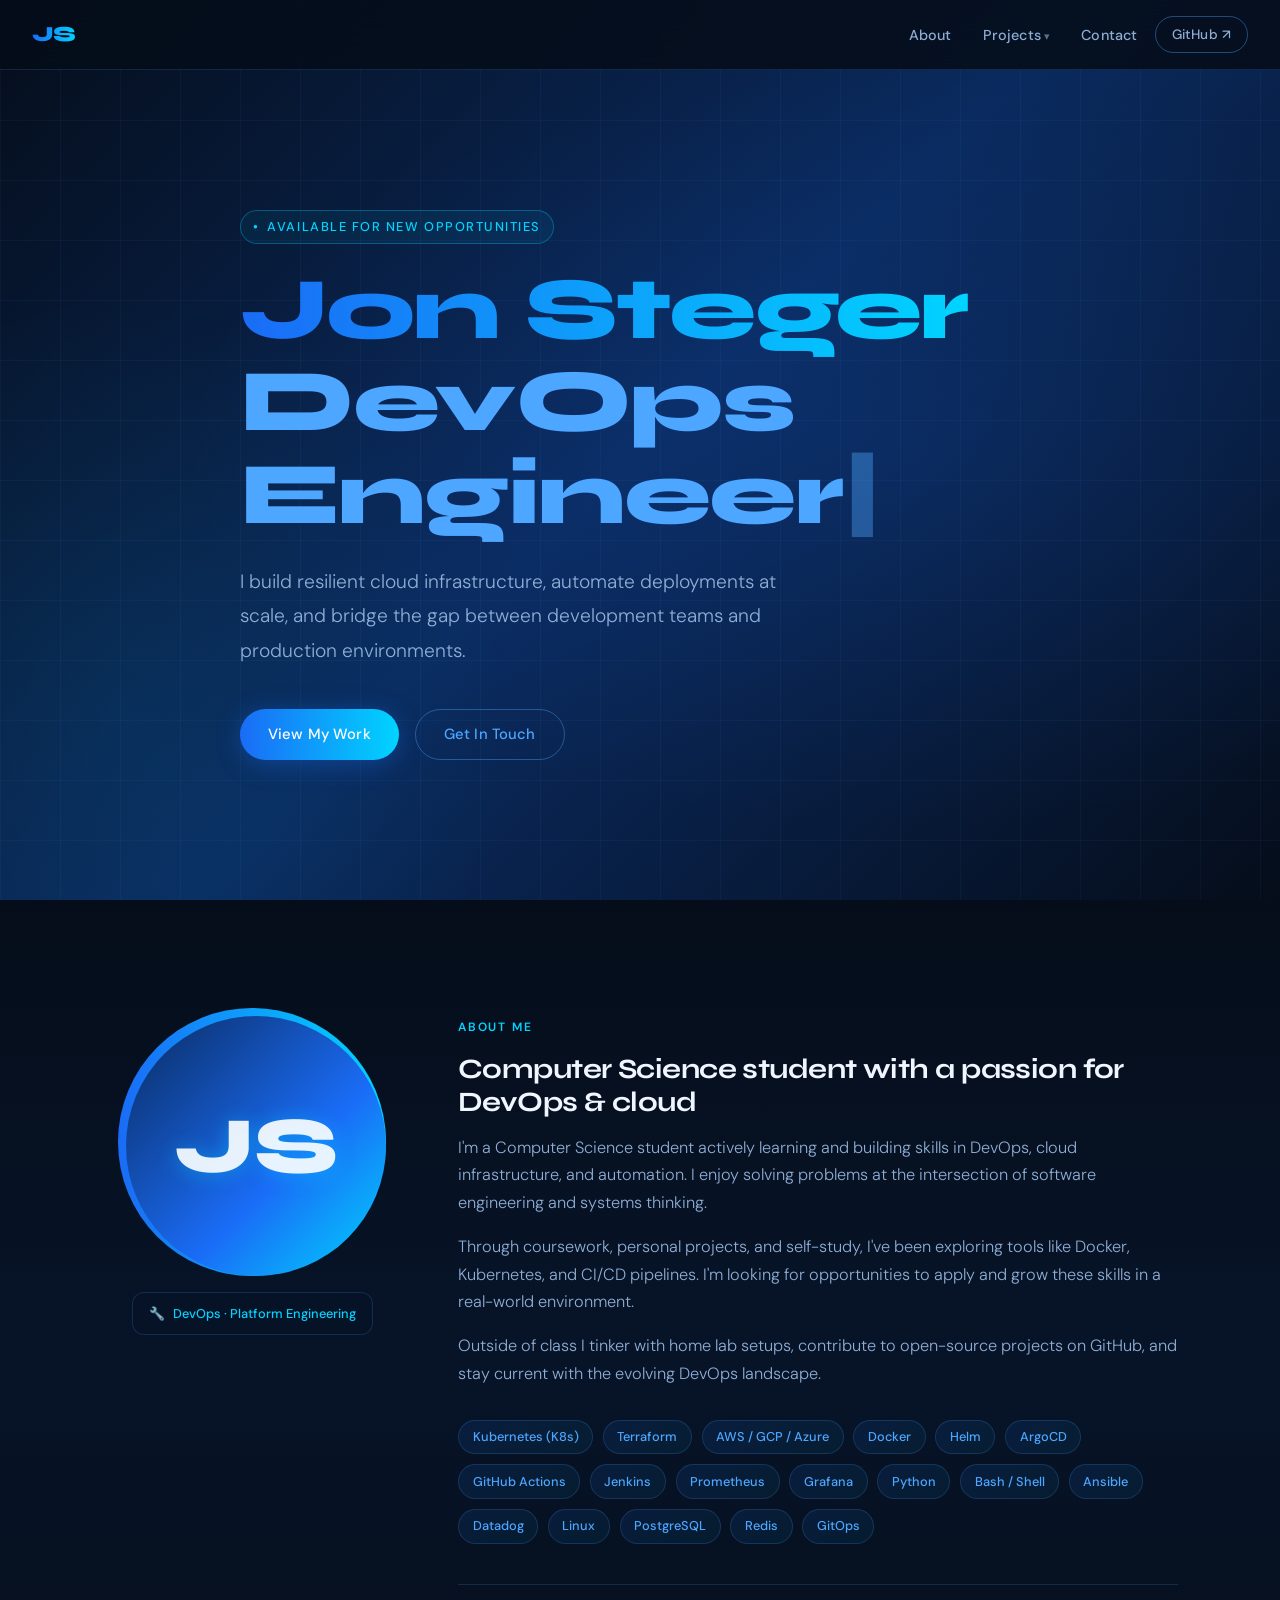
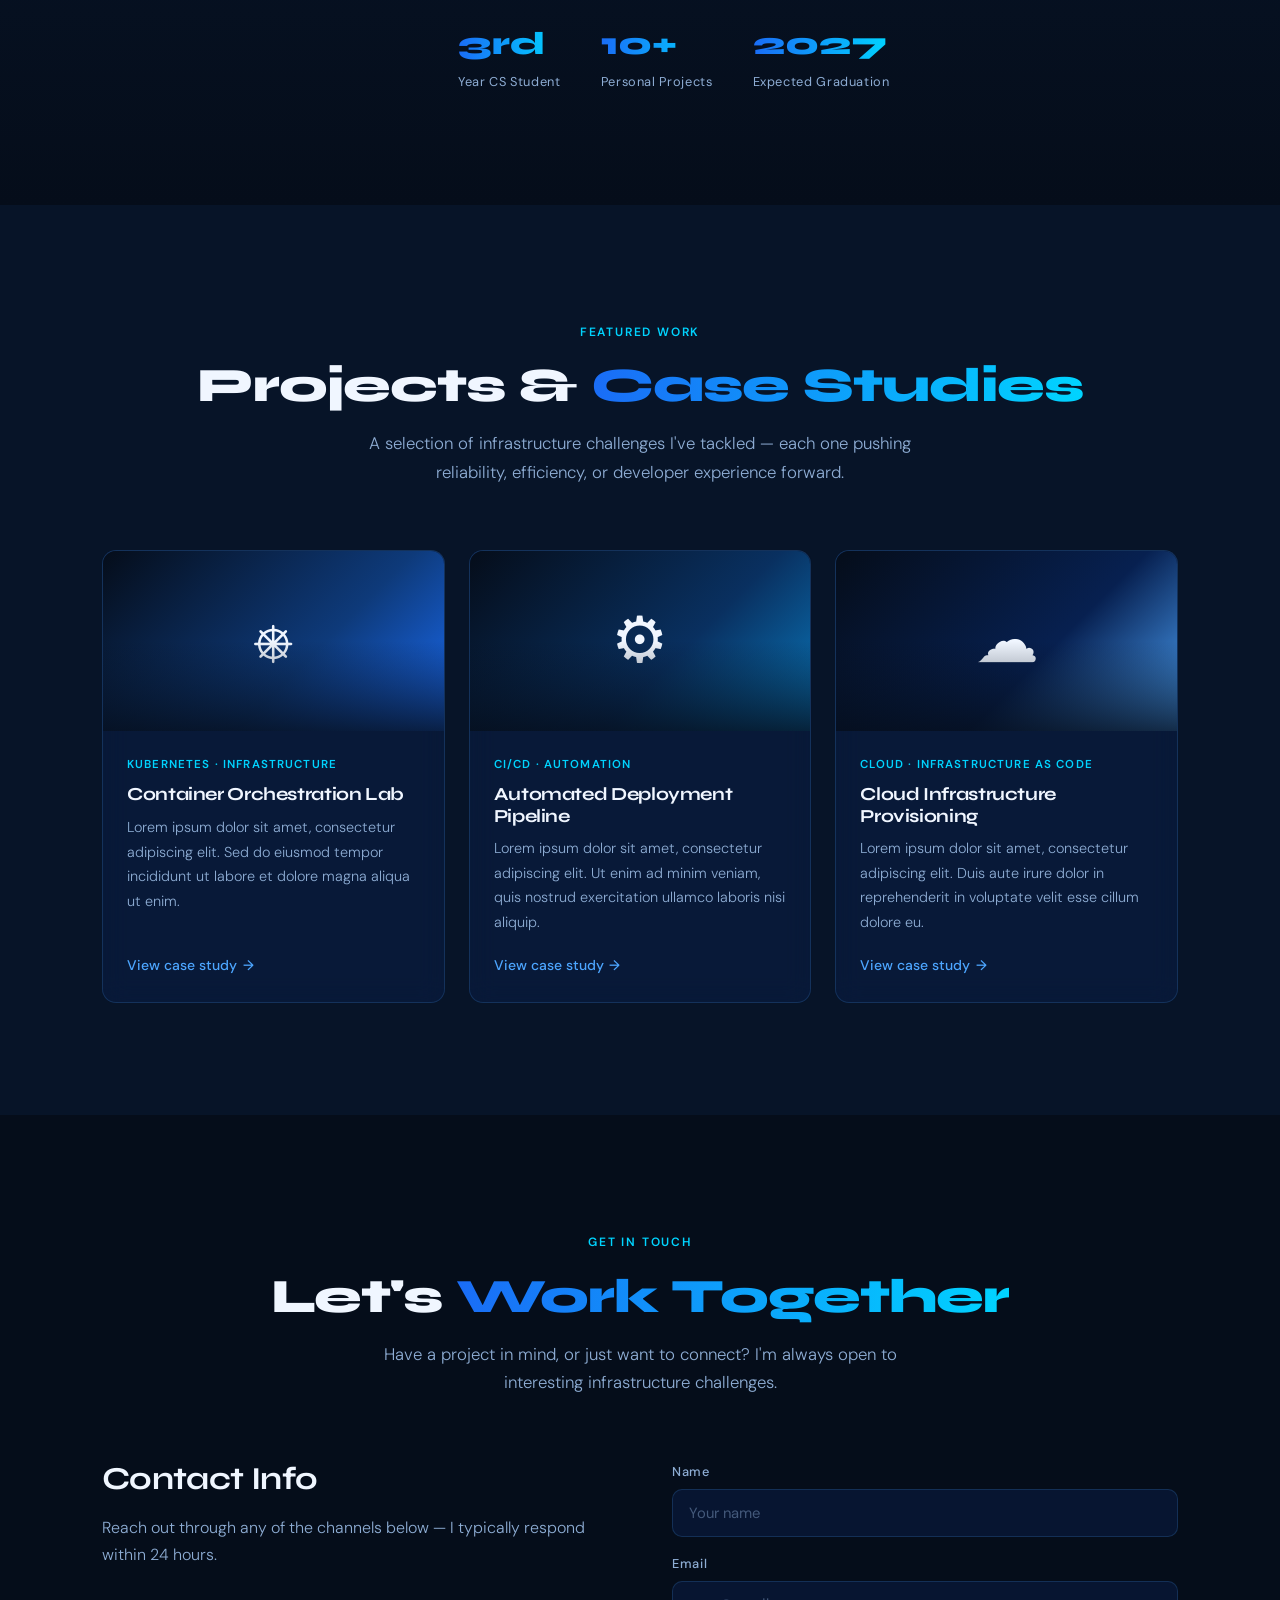
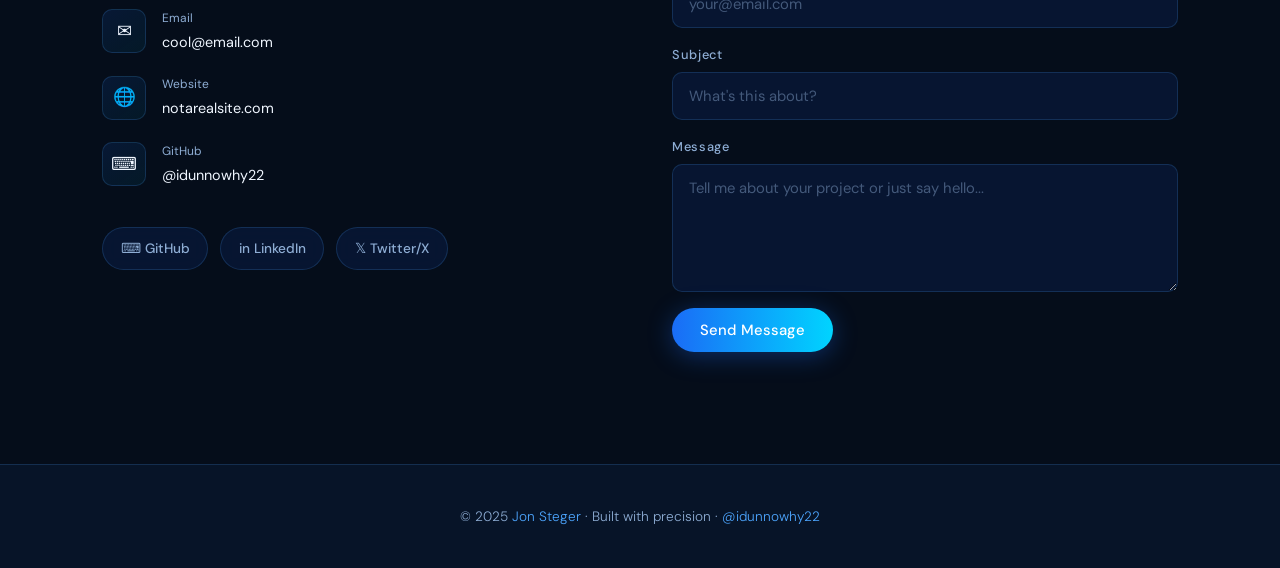
==== index.html @ 3a451aaa "Initial commit of website files" ====
<!DOCTYPE html>
<html lang="en">
<head>
  <meta charset="UTF-8" />
  <meta name="viewport" content="width=device-width, initial-scale=1.0" />
  <meta name="description" content="Jon Steger – DevOps Engineer specializing in cloud infrastructure, CI/CD pipelines, Kubernetes, and platform engineering." />
  <meta name="keywords" content="DevOps, Cloud Engineer, Kubernetes, CI/CD, Jon Steger, AWS, Terraform, Site Reliability" />
  <meta name="author" content="Jon Steger" />

  <!-- Open Graph -->
  <meta property="og:title" content="Jon Steger – DevOps Engineer" />
  <meta property="og:description" content="Platform engineer specializing in cloud infrastructure, CI/CD, and Kubernetes." />
  <meta property="og:type" content="website" />
  <meta property="og:url" content="https://notarealsite.com" />

  <title>Jon Steger – DevOps Engineer</title>
  <link rel="stylesheet" href="styles.css" />
</head>
<body>

  <!-- ══════════════════════════════ NAV ══════════════════════════════ -->
  <nav>
    <a href="#" class="nav-logo">JS</a>

    <ul class="nav-links">
      <li><a href="#about">About</a></li>
      <li class="nav-dropdown">
        <a href="#projects">Projects</a>
        <div class="dropdown-menu">
          <div class="dropdown-menu-inner">
            <a href="project1.html">Zero-Downtime K8s Migration</a>
            <a href="project2.html">GitOps CI/CD Pipeline</a>
            <a href="project3.html">Cloud Cost Optimization</a>
          </div>
        </div>
      </li>
      <li><a href="#contact">Contact</a></li>
      <li><a href="https://github.com/idunnowhy22" target="_blank" rel="noopener" class="btn btn-outline" style="padding:0.4rem 1rem;border-radius:100px;font-size:0.85rem;">GitHub ↗</a></li>
    </ul>

    <button class="hamburger" aria-label="Toggle menu">
      <span></span><span></span><span></span>
    </button>
  </nav>

  <!-- Mobile menu -->
  <div class="mobile-menu">
    <a href="#about">About</a>
    <a href="#projects">Projects</a>
    <a href="project1.html">↳ Zero-Downtime K8s Migration</a>
    <a href="project2.html">↳ GitOps CI/CD Pipeline</a>
    <a href="project3.html">↳ Cloud Cost Optimization</a>
    <a href="#contact">Contact</a>
    <a href="https://github.com/idunnowhy22" target="_blank" rel="noopener">GitHub ↗</a>
  </div>

  <!-- ══════════════════════════════ HERO ══════════════════════════════ -->
  <section class="hero" id="home">
    <div class="container">
      <div class="hero-inner">
        <div class="hero-eyebrow">Available for new opportunities</div>
        <h1>
          <span class="gradient-text">Jon Steger</span><br/>
          <span class="typewriter"></span><span style="opacity:0.4;color:var(--sky)">|</span>
        </h1>
        <p class="hero-subtitle">
          I build resilient cloud infrastructure, automate deployments at scale,
          and bridge the gap between development teams and production environments.
        </p>
        <div class="hero-cta">
          <a href="#projects" class="btn btn-primary">View My Work</a>
          <a href="#contact" class="btn btn-outline">Get In Touch</a>
        </div>
      </div>
    </div>
  </section>

  <!-- ══════════════════════════════ ABOUT ══════════════════════════════ -->
  <section id="about">
    <div class="container">
      <div class="about-grid">

        <!-- Avatar -->
        <div class="about-avatar-wrap fade-in">
          <div class="avatar-ring">
            <div class="avatar-inner">JS</div>
          </div>
          <div class="about-badge">DevOps · Platform Engineering</div>
        </div>

        <!-- Content -->
        <div class="about-content">
          <div class="section-label">About Me</div>
          <h3>Computer Science student with a passion for DevOps & cloud</h3>
          <p>
            I'm a Computer Science student actively learning and building skills in
            DevOps, cloud infrastructure, and automation. I enjoy solving problems
            at the intersection of software engineering and systems thinking.
          </p>
          <p>
            Through coursework, personal projects, and self-study, I've been exploring
            tools like Docker, Kubernetes, and CI/CD pipelines. I'm looking for
            opportunities to apply and grow these skills in a real-world environment.
          </p>
          <p>
            Outside of class I tinker with home lab setups, contribute to open-source
            projects on GitHub, and stay current with the evolving DevOps landscape.
          </p>

          <!-- Skills -->
          <div class="skills-grid">
            <span class="skill-tag">Kubernetes (K8s)</span>
            <span class="skill-tag">Terraform</span>
            <span class="skill-tag">AWS / GCP / Azure</span>
            <span class="skill-tag">Docker</span>
            <span class="skill-tag">Helm</span>
            <span class="skill-tag">ArgoCD</span>
            <span class="skill-tag">GitHub Actions</span>
            <span class="skill-tag">Jenkins</span>
            <span class="skill-tag">Prometheus</span>
            <span class="skill-tag">Grafana</span>
            <span class="skill-tag">Python</span>
            <span class="skill-tag">Bash / Shell</span>
            <span class="skill-tag">Ansible</span>
            <span class="skill-tag">Datadog</span>
            <span class="skill-tag">Linux</span>
            <span class="skill-tag">PostgreSQL</span>
            <span class="skill-tag">Redis</span>
            <span class="skill-tag">GitOps</span>
          </div>

          <div class="stats-row">
            <div class="stat-item">
              <div class="stat-num">3rd</div>
              <div class="stat-label">Year CS Student</div>
            </div>
            <div class="stat-item">
              <div class="stat-num">10+</div>
              <div class="stat-label">Personal Projects</div>
            </div>
            <div class="stat-item">
              <div class="stat-num">2027</div>
              <div class="stat-label">Expected Graduation</div>
            </div>
          </div>
        </div>

      </div>
    </div>
  </section>

  <!-- ══════════════════════════════ PROJECTS ══════════════════════════════ -->
  <section id="projects">
    <div class="container">
      <div class="section-header fade-in">
        <div class="section-label">Featured Work</div>
        <h2>Projects & <span class="gradient-text">Case Studies</span></h2>
        <p>A selection of infrastructure challenges I've tackled — each one pushing
           reliability, efficiency, or developer experience forward.</p>
      </div>

      <div class="projects-grid">

        <!-- Card 1 -->
        <div class="project-card fade-in" data-delay="0">
          <div class="card-thumb card-thumb-1">⎈</div>
          <div class="card-body">
            <div class="card-tag">Kubernetes · Infrastructure</div>
            <h3>Container Orchestration Lab</h3>
            <p>Lorem ipsum dolor sit amet, consectetur adipiscing elit. Sed do eiusmod tempor incididunt ut labore et dolore magna aliqua ut enim.</p>
            <a href="project1.html" class="card-link">View case study</a>
          </div>
        </div>

        <!-- Card 2 -->
        <div class="project-card fade-in" data-delay="120">
          <div class="card-thumb card-thumb-2">⚙</div>
          <div class="card-body">
            <div class="card-tag">CI/CD · Automation</div>
            <h3>Automated Deployment Pipeline</h3>
            <p>Lorem ipsum dolor sit amet, consectetur adipiscing elit. Ut enim ad minim veniam, quis nostrud exercitation ullamco laboris nisi aliquip.</p>
            <a href="project2.html" class="card-link">View case study</a>
          </div>
        </div>

        <!-- Card 3 -->
        <div class="project-card fade-in" data-delay="240">
          <div class="card-thumb card-thumb-3">☁</div>
          <div class="card-body">
            <div class="card-tag">Cloud · Infrastructure as Code</div>
            <h3>Cloud Infrastructure Provisioning</h3>
            <p>Lorem ipsum dolor sit amet, consectetur adipiscing elit. Duis aute irure dolor in reprehenderit in voluptate velit esse cillum dolore eu.</p>
            <a href="project3.html" class="card-link">View case study</a>
          </div>
        </div>

      </div>
    </div>
  </section>

  <!-- ══════════════════════════════ CONTACT ══════════════════════════════ -->
  <section id="contact">
    <div class="container">
      <div class="section-header fade-in">
        <div class="section-label">Get In Touch</div>
        <h2>Let's <span class="gradient-text">Work Together</span></h2>
        <p>Have a project in mind, or just want to connect? I'm always open to
           interesting infrastructure challenges.</p>
      </div>

      <div class="contact-inner">
        <!-- Info -->
        <div class="contact-info fade-in">
          <h3>Contact Info</h3>
          <p>Reach out through any of the channels below — I typically respond within 24 hours.</p>

          <div class="contact-item">
            <div class="contact-icon">✉</div>
            <div class="contact-text">
              <span>Email</span>
              <a href="mailto:cool@email.com">cool@email.com</a>
            </div>
          </div>

          <div class="contact-item">
            <div class="contact-icon">🌐</div>
            <div class="contact-text">
              <span>Website</span>
              <a href="https://notarealsite.com" target="_blank" rel="noopener">notarealsite.com</a>
            </div>
          </div>

          <div class="contact-item">
            <div class="contact-icon">⌨</div>
            <div class="contact-text">
              <span>GitHub</span>
              <a href="https://github.com/idunnowhy22" target="_blank" rel="noopener">@idunnowhy22</a>
            </div>
          </div>

          <div class="social-links">
            <a href="https://github.com/idunnowhy22" target="_blank" rel="noopener" class="social-btn">⌨ GitHub</a>
            <a href="https://linkedin.com" target="_blank" rel="noopener" class="social-btn">in LinkedIn</a>
            <a href="https://twitter.com" target="_blank" rel="noopener" class="social-btn">𝕏 Twitter/X</a>
          </div>
        </div>

        <!-- Form -->
        <form class="contact-form fade-in" data-delay="150">
          <div class="form-group">
            <label>Name</label>
            <input type="text" placeholder="Your name" required />
          </div>
          <div class="form-group">
            <label>Email</label>
            <input type="email" placeholder="your@email.com" required />
          </div>
          <div class="form-group">
            <label>Subject</label>
            <input type="text" placeholder="What's this about?" />
          </div>
          <div class="form-group">
            <label>Message</label>
            <textarea rows="5" placeholder="Tell me about your project or just say hello..." required></textarea>
          </div>
          <button type="submit" class="btn btn-primary" style="align-self:flex-start;">Send Message</button>
        </form>
      </div>
    </div>
  </section>

  <!-- ══════════════════════════════ FOOTER ══════════════════════════════ -->
  <footer>
    <div class="container">
      <p>© 2025 <span>Jon Steger</span> · Built with precision · <a href="https://github.com/idunnowhy22" target="_blank" rel="noopener">@idunnowhy22</a></p>
    </div>
  </footer>

  <script src="scripts.js"></script>
</body>
</html>
---- styles.css ----
/* ============================================================
   Jon Steger – DevOps Engineer Portfolio
   Theme: Deep-ocean blue gradient, refined & professional
   ============================================================ */

@import url('https://fonts.googleapis.com/css2?family=Syne:wght@400;600;700;800&family=DM+Sans:ital,wght@0,300;0,400;0,500;1,300&display=swap');

/* ── CSS Variables ── */
:root {
  --navy:       #050d1a;
  --deep:       #071428;
  --mid:        #0a2a5e;
  --accent:     #1a6cf6;
  --sky:        #4da6ff;
  --cyan:       #00d4ff;
  --white:      #f0f6ff;
  --muted:      #8eadd4;
  --card-bg:    rgba(10, 30, 70, 0.55);
  --border:     rgba(77, 166, 255, 0.18);
  --radius:     14px;
  --transition: 0.35s cubic-bezier(0.4,0,0.2,1);

  --grad-hero:  linear-gradient(135deg, #050d1a 0%, #0a2a5e 50%, #050d1a 100%);
  --grad-card:  linear-gradient(145deg, rgba(26,108,246,0.12), rgba(0,212,255,0.06));
  --grad-btn:   linear-gradient(90deg, #1a6cf6, #00d4ff);
  --grad-accent:linear-gradient(90deg, #4da6ff, #1a6cf6);
}

/* ── Reset & Base ── */
*, *::before, *::after { box-sizing: border-box; margin: 0; padding: 0; }

html { scroll-behavior: smooth; font-size: 16px; }

body {
  font-family: 'DM Sans', sans-serif;
  background: var(--navy);
  color: var(--white);
  line-height: 1.7;
  overflow-x: hidden;
}

/* Animated starfield background */
body::before {
  content: '';
  position: fixed;
  inset: 0;
  background-image:
    radial-gradient(1px 1px at 20% 30%, rgba(77,166,255,0.5) 0%, transparent 100%),
    radial-gradient(1px 1px at 80% 10%, rgba(0,212,255,0.4) 0%, transparent 100%),
    radial-gradient(1px 1px at 60% 70%, rgba(77,166,255,0.3) 0%, transparent 100%),
    radial-gradient(1px 1px at 10% 80%, rgba(0,212,255,0.3) 0%, transparent 100%),
    radial-gradient(1px 1px at 90% 60%, rgba(77,166,255,0.4) 0%, transparent 100%),
    radial-gradient(2px 2px at 40% 20%, rgba(77,166,255,0.25) 0%, transparent 100%),
    radial-gradient(2px 2px at 70% 85%, rgba(0,212,255,0.2) 0%, transparent 100%);
  pointer-events: none;
  z-index: 0;
}

/* ── Typography ── */
h1,h2,h3,h4 {
  font-family: 'Syne', sans-serif;
  font-weight: 700;
  line-height: 1.15;
  letter-spacing: -0.02em;
}

a { color: var(--sky); text-decoration: none; transition: color var(--transition); }
a:hover { color: var(--cyan); }

/* ── Layout ── */
.container { max-width: 1140px; margin: 0 auto; padding: 0 2rem; }

section { position: relative; z-index: 1; }

/* ── NAVIGATION ── */
nav {
  position: fixed;
  top: 0; left: 0; right: 0;
  z-index: 100;
  padding: 0 2rem;
  height: 70px;
  display: flex;
  align-items: center;
  justify-content: space-between;
  background: rgba(5, 13, 26, 0.88);
  backdrop-filter: blur(18px);
  border-bottom: 1px solid var(--border);
  transition: background var(--transition);
}

.nav-logo {
  font-family: 'Syne', sans-serif;
  font-weight: 800;
  font-size: 1.35rem;
  background: var(--grad-btn);
  -webkit-background-clip: text;
  -webkit-text-fill-color: transparent;
  background-clip: text;
  letter-spacing: -0.03em;
}

.nav-links {
  display: flex;
  align-items: center;
  gap: 0.25rem;
  list-style: none;
}

.nav-links a {
  font-family: 'DM Sans', sans-serif;
  font-weight: 500;
  font-size: 0.9rem;
  color: var(--muted);
  padding: 0.45rem 0.85rem;
  border-radius: 8px;
  letter-spacing: 0.01em;
  transition: color var(--transition), background var(--transition);
}
.nav-links a:hover,
.nav-links a.active {
  color: var(--white);
  background: rgba(77,166,255,0.12);
}

/* Projects dropdown in nav */
.nav-dropdown { position: relative; }
.nav-dropdown > a::after { content: ' ▾'; font-size: 0.7rem; opacity: 0.6; }

.dropdown-menu {
  display: none;
  position: absolute;
  top: 100%;
  left: 0;
  padding-top: 8px;
  min-width: 220px;
  flex-direction: column;
  z-index: 200;
}
.dropdown-menu-inner {
  background: rgba(7,20,40,0.97);
  border: 1px solid var(--border);
  border-radius: var(--radius);
  backdrop-filter: blur(20px);
  overflow: hidden;
  box-shadow: 0 16px 48px rgba(0,0,0,0.5);
  display: flex;
  flex-direction: column;
}
.nav-dropdown:hover .dropdown-menu { display: flex; }

.dropdown-menu-inner a {
  padding: 0.7rem 1.1rem;
  color: var(--muted);
  border-radius: 0;
  font-size: 0.875rem;
  display: block;
  border-bottom: 1px solid var(--border);
}
.dropdown-menu-inner a:last-child { border-bottom: none; }
.dropdown-menu-inner a:hover { color: var(--white); background: rgba(77,166,255,0.1); }

/* Hamburger */
.hamburger {
  display: none;
  flex-direction: column;
  gap: 5px;
  cursor: pointer;
  padding: 6px;
  background: none;
  border: none;
}
.hamburger span {
  display: block;
  width: 24px;
  height: 2px;
  background: var(--sky);
  border-radius: 2px;
  transition: var(--transition);
}
.hamburger.open span:nth-child(1) { transform: translateY(7px) rotate(45deg); }
.hamburger.open span:nth-child(2) { opacity: 0; }
.hamburger.open span:nth-child(3) { transform: translateY(-7px) rotate(-45deg); }

/* Mobile menu */
.mobile-menu {
  display: none;
  position: fixed;
  top: 70px; left: 0; right: 0;
  background: rgba(5, 13, 26, 0.98);
  border-bottom: 1px solid var(--border);
  padding: 1.5rem 2rem;
  z-index: 99;
  backdrop-filter: blur(20px);
  flex-direction: column;
  gap: 0.25rem;
}
.mobile-menu.open { display: flex; }
.mobile-menu a {
  color: var(--muted);
  font-size: 1rem;
  font-weight: 500;
  padding: 0.65rem 0.5rem;
  border-bottom: 1px solid rgba(77,166,255,0.08);
  transition: color var(--transition);
}
.mobile-menu a:last-child { border-bottom: none; }
.mobile-menu a:hover { color: var(--white); }

/* ── HERO ── */
.hero {
  min-height: 100vh;
  display: flex;
  align-items: center;
  background: var(--grad-hero);
  position: relative;
  overflow: hidden;
  padding-top: 70px;
}

.hero::after {
  content: '';
  position: absolute;
  inset: 0;
  background:
    radial-gradient(ellipse 80% 60% at 70% 50%, rgba(26,108,246,0.12) 0%, transparent 70%),
    radial-gradient(ellipse 50% 80% at 10% 80%, rgba(0,212,255,0.07) 0%, transparent 60%);
  pointer-events: none;
}

/* Animated grid lines */
.hero::before {
  content: '';
  position: absolute;
  inset: 0;
  background-image:
    linear-gradient(rgba(77,166,255,0.05) 1px, transparent 1px),
    linear-gradient(90deg, rgba(77,166,255,0.05) 1px, transparent 1px);
  background-size: 60px 60px;
  animation: gridDrift 20s linear infinite;
  pointer-events: none;
}
@keyframes gridDrift {
  0%   { background-position: 0 0; }
  100% { background-position: 60px 60px; }
}

.hero-inner {
  position: relative;
  z-index: 2;
  max-width: 800px;
}

.hero-eyebrow {
  display: inline-flex;
  align-items: center;
  gap: 0.5rem;
  font-size: 0.8rem;
  font-weight: 500;
  letter-spacing: 0.12em;
  text-transform: uppercase;
  color: var(--cyan);
  margin-bottom: 1.25rem;
  padding: 0.3rem 0.75rem;
  border: 1px solid rgba(0,212,255,0.3);
  border-radius: 100px;
  background: rgba(0,212,255,0.06);
  width: fit-content;
}
.hero-eyebrow::before { content: '●'; font-size: 0.5rem; animation: pulse 2s ease-in-out infinite; }
@keyframes pulse { 0%,100% { opacity:1; } 50% { opacity:0.3; } }

.hero h1 {
  font-size: clamp(3rem, 7vw, 5.5rem);
  font-weight: 800;
  line-height: 1.05;
  margin-bottom: 1.5rem;
}

.hero h1 .gradient-text {
  background: var(--grad-btn);
  -webkit-background-clip: text;
  -webkit-text-fill-color: transparent;
  background-clip: text;
}

.typewriter {
  color: var(--sky);
}

.hero-subtitle {
  font-size: 1.2rem;
  color: var(--muted);
  max-width: 560px;
  margin-bottom: 2.5rem;
  font-weight: 300;
  line-height: 1.8;
}

.hero-cta {
  display: flex;
  gap: 1rem;
  flex-wrap: wrap;
}

/* ── BUTTONS ── */
.btn {
  display: inline-flex;
  align-items: center;
  gap: 0.5rem;
  font-family: 'DM Sans', sans-serif;
  font-weight: 500;
  font-size: 0.925rem;
  padding: 0.75rem 1.75rem;
  border-radius: 100px;
  cursor: pointer;
  transition: all var(--transition);
  letter-spacing: 0.01em;
  border: none;
  text-decoration: none;
}

.btn-primary {
  background: var(--grad-btn);
  color: #fff;
  box-shadow: 0 4px 24px rgba(26,108,246,0.35);
}
.btn-primary:hover {
  transform: translateY(-2px);
  box-shadow: 0 8px 32px rgba(26,108,246,0.5);
  color: #fff;
}

.btn-outline {
  background: transparent;
  color: var(--sky);
  border: 1px solid rgba(77,166,255,0.4);
}
.btn-outline:hover {
  background: rgba(77,166,255,0.1);
  border-color: var(--sky);
  transform: translateY(-2px);
  color: var(--sky);
}

/* ── SECTION HEADERS ── */
.section-header { text-align: center; margin-bottom: 4rem; }

.section-label {
  display: inline-block;
  font-size: 0.75rem;
  font-weight: 600;
  letter-spacing: 0.15em;
  text-transform: uppercase;
  color: var(--cyan);
  margin-bottom: 1rem;
}

.section-header h2 {
  font-size: clamp(2rem, 4vw, 3rem);
  font-weight: 800;
  margin-bottom: 1rem;
}

.section-header p {
  font-size: 1.05rem;
  color: var(--muted);
  max-width: 560px;
  margin: 0 auto;
  font-weight: 300;
}

.gradient-text {
  background: var(--grad-btn);
  -webkit-background-clip: text;
  -webkit-text-fill-color: transparent;
  background-clip: text;
}

/* ── ABOUT ── */
#about {
  padding: 7rem 0;
  background: linear-gradient(180deg, var(--navy) 0%, var(--deep) 50%, var(--navy) 100%);
}

.about-grid {
  display: grid;
  grid-template-columns: 300px 1fr;
  gap: 3.5rem;
  align-items: start;
}

.about-avatar-wrap {
  display: flex;
  flex-direction: column;
  align-items: center;
  gap: 1.25rem;
}

.avatar-ring {
  position: relative;
  width: 260px;
  height: 260px;
}

.avatar-ring::before {
  content: '';
  position: absolute;
  inset: -4px;
  border-radius: 50%;
  background: var(--grad-btn);
  animation: spin 8s linear infinite;
  z-index: 0;
}
@keyframes spin { to { transform: rotate(360deg); } }

.avatar-inner {
  position: relative;
  z-index: 1;
  width: 100%;
  height: 100%;
  border-radius: 50%;
  background: linear-gradient(135deg, #0a2a5e, #1a6cf6 60%, #00d4ff);
  display: flex;
  align-items: center;
  justify-content: center;
  font-family: 'Syne', sans-serif;
  font-weight: 800;
  font-size: 5rem;
  color: rgba(255,255,255,0.9);
  text-shadow: 0 2px 20px rgba(0,212,255,0.4);
  margin: 4px;
}

.about-badge {
  background: rgba(7,20,40,0.95);
  border: 1px solid var(--border);
  border-radius: 12px;
  padding: 0.6rem 1rem;
  display: flex;
  align-items: center;
  gap: 0.5rem;
  font-size: 0.8rem;
  font-weight: 500;
  color: var(--cyan);
  backdrop-filter: blur(10px);
  white-space: nowrap;
}
.about-badge::before { content: '🔧'; }

.about-content h3 {
  font-size: 1.75rem;
  margin-bottom: 1rem;
}

.about-content p {
  color: var(--muted);
  margin-bottom: 1rem;
  font-weight: 300;
  font-size: 1.02rem;
}

/* Skills tags */
.skills-grid {
  display: flex;
  flex-wrap: wrap;
  gap: 0.6rem;
  margin-top: 2rem;
}

.skill-tag {
  padding: 0.35rem 0.85rem;
  border-radius: 100px;
  font-size: 0.8rem;
  font-weight: 500;
  background: var(--grad-card);
  border: 1px solid var(--border);
  color: var(--sky);
  transition: all var(--transition);
}
.skill-tag:hover {
  border-color: var(--sky);
  background: rgba(77,166,255,0.15);
  transform: translateY(-2px);
}

/* Stats */
.stats-row {
  display: flex;
  gap: 2.5rem;
  margin-top: 2.5rem;
  padding-top: 2rem;
  border-top: 1px solid var(--border);
}
.stat-item {}
.stat-num {
  font-family: 'Syne', sans-serif;
  font-weight: 800;
  font-size: 2rem;
  background: var(--grad-btn);
  -webkit-background-clip: text;
  -webkit-text-fill-color: transparent;
  background-clip: text;
}
.stat-label { font-size: 0.8rem; color: var(--muted); letter-spacing: 0.05em; }

/* ── PROJECTS (index cards) ── */
#projects {
  padding: 7rem 0;
  background: var(--deep);
}

.projects-grid {
  display: grid;
  grid-template-columns: repeat(3, 1fr);
  gap: 1.5rem;
}

.project-card {
  background: var(--card-bg);
  border: 1px solid var(--border);
  border-radius: var(--radius);
  overflow: hidden;
  transition: all var(--transition);
  display: flex;
  flex-direction: column;
  backdrop-filter: blur(12px);
}
.project-card:hover {
  transform: translateY(-6px);
  border-color: rgba(77,166,255,0.4);
  box-shadow: 0 20px 60px rgba(0,0,0,0.4), 0 0 0 1px rgba(77,166,255,0.15);
}

.card-thumb {
  height: 180px;
  position: relative;
  overflow: hidden;
  display: flex;
  align-items: center;
  justify-content: center;
  font-size: 4rem;
}

.card-thumb-1 { background: linear-gradient(135deg, #050d1a, #0e3a7a 60%, #1a6cf6); }
.card-thumb-2 { background: linear-gradient(135deg, #050d1a, #093060 60%, #0a7abf); }
.card-thumb-3 { background: linear-gradient(135deg, #050d1a, #072050 60%, #4da6ff); }

.card-thumb::after {
  content: '';
  position: absolute;
  inset: 0;
  background: linear-gradient(transparent 50%, rgba(5,13,26,0.8) 100%);
}

.card-body { padding: 1.5rem; flex: 1; display: flex; flex-direction: column; }

.card-tag {
  font-size: 0.72rem;
  font-weight: 600;
  letter-spacing: 0.1em;
  text-transform: uppercase;
  color: var(--cyan);
  margin-bottom: 0.6rem;
}

.card-body h3 {
  font-size: 1.15rem;
  margin-bottom: 0.6rem;
  color: var(--white);
}

.card-body p {
  font-size: 0.9rem;
  color: var(--muted);
  font-weight: 300;
  flex: 1;
  line-height: 1.7;
}

.card-link {
  display: inline-flex;
  align-items: center;
  gap: 0.35rem;
  margin-top: 1.25rem;
  font-size: 0.875rem;
  font-weight: 500;
  color: var(--sky);
  transition: gap var(--transition), color var(--transition);
}
.card-link:hover { gap: 0.6rem; color: var(--cyan); }
.card-link::after { content: '→'; }

/* ── CONTACT ── */
#contact {
  padding: 7rem 0;
  background: var(--navy);
}

.contact-inner {
  display: grid;
  grid-template-columns: 1fr 1fr;
  gap: 4rem;
  align-items: start;
}

.contact-info h3 {
  font-size: 2rem;
  margin-bottom: 1rem;
}
.contact-info p {
  color: var(--muted);
  font-weight: 300;
  font-size: 1rem;
  margin-bottom: 2.5rem;
}

.contact-item {
  display: flex;
  align-items: center;
  gap: 1rem;
  margin-bottom: 1.25rem;
}
.contact-icon {
  width: 44px;
  height: 44px;
  border-radius: 10px;
  background: var(--grad-card);
  border: 1px solid var(--border);
  display: flex;
  align-items: center;
  justify-content: center;
  font-size: 1.15rem;
  flex-shrink: 0;
}
.contact-text { font-size: 0.9rem; }
.contact-text span { display: block; font-size: 0.75rem; color: var(--muted); margin-bottom: 0.1rem; }
.contact-text a { color: var(--white); font-weight: 400; }
.contact-text a:hover { color: var(--cyan); }

/* Social links */
.social-links {
  display: flex;
  gap: 0.75rem;
  margin-top: 2.5rem;
  flex-wrap: wrap;
}
.social-btn {
  display: inline-flex;
  align-items: center;
  gap: 0.5rem;
  padding: 0.55rem 1.1rem;
  border-radius: 100px;
  font-size: 0.85rem;
  font-weight: 500;
  border: 1px solid var(--border);
  background: var(--card-bg);
  color: var(--muted);
  transition: all var(--transition);
  backdrop-filter: blur(10px);
}
.social-btn:hover {
  border-color: var(--sky);
  color: var(--white);
  background: rgba(77,166,255,0.1);
  transform: translateY(-2px);
}

/* Contact form */
.contact-form { display: flex; flex-direction: column; gap: 1rem; }

.form-group { display: flex; flex-direction: column; gap: 0.4rem; }
.form-group label { font-size: 0.8rem; font-weight: 500; color: var(--muted); letter-spacing: 0.05em; }
.form-group input,
.form-group textarea {
  background: var(--card-bg);
  border: 1px solid var(--border);
  border-radius: 10px;
  padding: 0.8rem 1rem;
  color: var(--white);
  font-family: 'DM Sans', sans-serif;
  font-size: 0.925rem;
  resize: vertical;
  transition: border-color var(--transition), box-shadow var(--transition);
  outline: none;
}
.form-group input:focus,
.form-group textarea:focus {
  border-color: rgba(77,166,255,0.5);
  box-shadow: 0 0 0 3px rgba(26,108,246,0.1);
}
.form-group input::placeholder,
.form-group textarea::placeholder { color: rgba(142,173,212,0.45); }

/* ── FOOTER ── */
footer {
  background: var(--deep);
  border-top: 1px solid var(--border);
  padding: 2.5rem 0;
  text-align: center;
  position: relative;
  z-index: 1;
}
footer p { font-size: 0.85rem; color: var(--muted); font-weight: 300; }
footer span { color: var(--sky); }

/* ── PROJECT PAGES ── */
.project-hero {
  padding-top: 70px;
  position: relative;
  overflow: hidden;
  min-height: 420px;
  display: flex;
  flex-direction: column;
  justify-content: flex-end;
}

.project-hero-img {
  position: absolute;
  inset: 0;
  display: flex;
  align-items: center;
  justify-content: center;
  font-size: 8rem;
  overflow: hidden;
}

.project-hero-img::after {
  content: '';
  position: absolute;
  inset: 0;
  background: linear-gradient(to bottom, rgba(5,13,26,0.3) 0%, rgba(5,13,26,0.85) 100%);
}

.proj-hero-bg-1 {
  background: linear-gradient(135deg, #020810 0%, #071428 40%, #0e3a7a 100%);
}
.proj-hero-bg-2 {
  background: linear-gradient(135deg, #020810 0%, #071428 40%, #093060 100%);
}
.proj-hero-bg-3 {
  background: linear-gradient(135deg, #020810 0%, #071428 40%, #0a2a5e 100%);
}

.project-hero-content {
  position: relative;
  z-index: 2;
  padding: 3rem 0;
}

.back-link {
  display: inline-flex;
  align-items: center;
  gap: 0.4rem;
  font-size: 0.85rem;
  color: var(--muted);
  margin-bottom: 1.5rem;
  transition: color var(--transition);
}
.back-link:hover { color: var(--sky); }
.back-link::before { content: '←'; }

.project-hero-content .proj-tag {
  font-size: 0.72rem;
  font-weight: 600;
  letter-spacing: 0.12em;
  text-transform: uppercase;
  color: var(--cyan);
  display: block;
  margin-bottom: 0.75rem;
}

.project-hero-content h1 { font-size: clamp(2rem, 5vw, 3.5rem); margin-bottom: 1rem; }

.project-hero-content .subtitle {
  font-size: 1.1rem;
  color: var(--muted);
  max-width: 600px;
  font-weight: 300;
}

/* Project detail body */
.project-body {
  padding: 5rem 0;
  background: var(--deep);
}

.project-layout {
  display: grid;
  grid-template-columns: 1fr 320px;
  gap: 4rem;
  align-items: start;
}

.project-content h2 {
  font-size: 1.6rem;
  margin-top: 2.5rem;
  margin-bottom: 1rem;
  color: var(--white);
}
.project-content h2:first-child { margin-top: 0; }

.project-content p {
  color: var(--muted);
  font-weight: 300;
  font-size: 1rem;
  line-height: 1.85;
  margin-bottom: 1rem;
}

.project-content ul {
  list-style: none;
  margin-bottom: 1rem;
}
.project-content ul li {
  color: var(--muted);
  font-size: 0.975rem;
  font-weight: 300;
  padding: 0.35rem 0;
  padding-left: 1.2rem;
  position: relative;
}
.project-content ul li::before {
  content: '▸';
  position: absolute;
  left: 0;
  color: var(--accent);
}

/* Sidebar card */
.project-sidebar { position: sticky; top: 90px; }

.info-card {
  background: var(--card-bg);
  border: 1px solid var(--border);
  border-radius: var(--radius);
  padding: 1.5rem;
  backdrop-filter: blur(12px);
  margin-bottom: 1.25rem;
}
.info-card h4 {
  font-size: 0.8rem;
  font-weight: 600;
  letter-spacing: 0.1em;
  text-transform: uppercase;
  color: var(--cyan);
  margin-bottom: 1rem;
}

.info-item {
  display: flex;
  justify-content: space-between;
  align-items: center;
  padding: 0.55rem 0;
  border-bottom: 1px solid var(--border);
  font-size: 0.875rem;
}
.info-item:last-child { border-bottom: none; }
.info-item span:first-child { color: var(--muted); }
.info-item span:last-child { color: var(--white); font-weight: 500; }

.tech-stack {
  display: flex;
  flex-wrap: wrap;
  gap: 0.5rem;
  margin-top: 0.5rem;
}
.tech-badge {
  padding: 0.25rem 0.65rem;
  border-radius: 100px;
  font-size: 0.75rem;
  font-weight: 500;
  background: rgba(26,108,246,0.15);
  border: 1px solid rgba(26,108,246,0.3);
  color: var(--sky);
}

/* Code block style */
.code-block {
  background: rgba(0,0,0,0.5);
  border: 1px solid var(--border);
  border-left: 3px solid var(--accent);
  border-radius: 8px;
  padding: 1.25rem 1.5rem;
  font-family: 'Courier New', monospace;
  font-size: 0.85rem;
  color: #7ecfff;
  overflow-x: auto;
  margin: 1.25rem 0;
  line-height: 1.8;
}

/* Result badge */
.result-badge {
  display: inline-flex;
  align-items: center;
  gap: 0.4rem;
  background: rgba(0,212,255,0.08);
  border: 1px solid rgba(0,212,255,0.25);
  border-radius: 8px;
  padding: 0.75rem 1.25rem;
  color: var(--cyan);
  font-size: 0.9rem;
  font-weight: 500;
  margin: 0.5rem 0;
}
.result-badge::before { content: '✓'; font-weight: 700; }

/* ── ANIMATIONS ── */
.fade-in {
  opacity: 0;
  transform: translateY(24px);
  transition: opacity 0.65s ease, transform 0.65s ease;
}
.fade-in.visible {
  opacity: 1;
  transform: none;
}

/* ── RESPONSIVE ── */
@media (max-width: 900px) {
  .about-grid { grid-template-columns: 1fr; gap: 3rem; }
  .about-avatar-wrap { order: -1; }
  .projects-grid { grid-template-columns: 1fr 1fr; }
  .contact-inner { grid-template-columns: 1fr; gap: 3rem; }
  .project-layout { grid-template-columns: 1fr; }
  .project-sidebar { position: static; }
}

@media (max-width: 640px) {
  .nav-links { display: none; }
  .hamburger { display: flex; }
  .projects-grid { grid-template-columns: 1fr; }
  .stats-row { gap: 1.5rem; }
  .hero h1 { font-size: 2.75rem; }
  .hero-subtitle { font-size: 1rem; }
  .avatar-ring { width: 200px; height: 200px; }
  .avatar-inner { font-size: 3.5rem; }
  .container { padding: 0 1.25rem; }
  section { padding: 4rem 0 !important; }
  .nav-dropdown { display: none; }
}
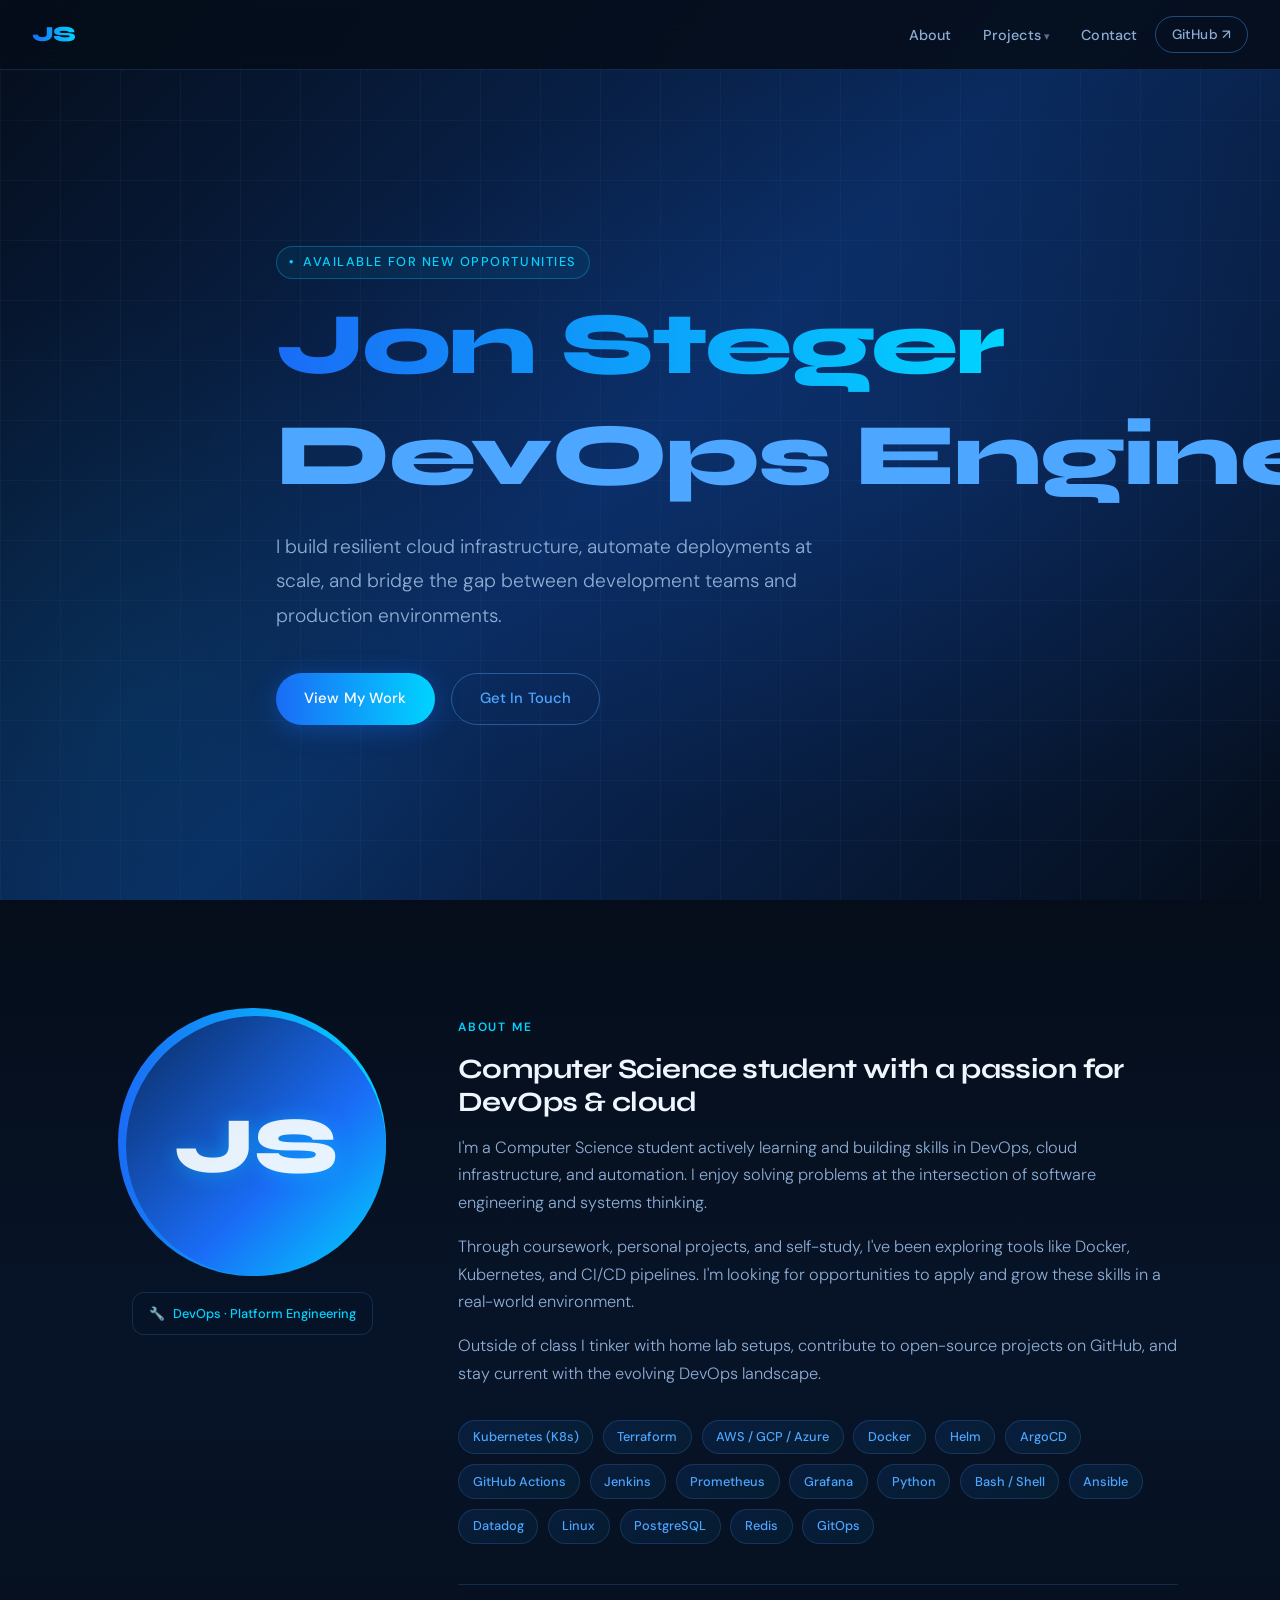
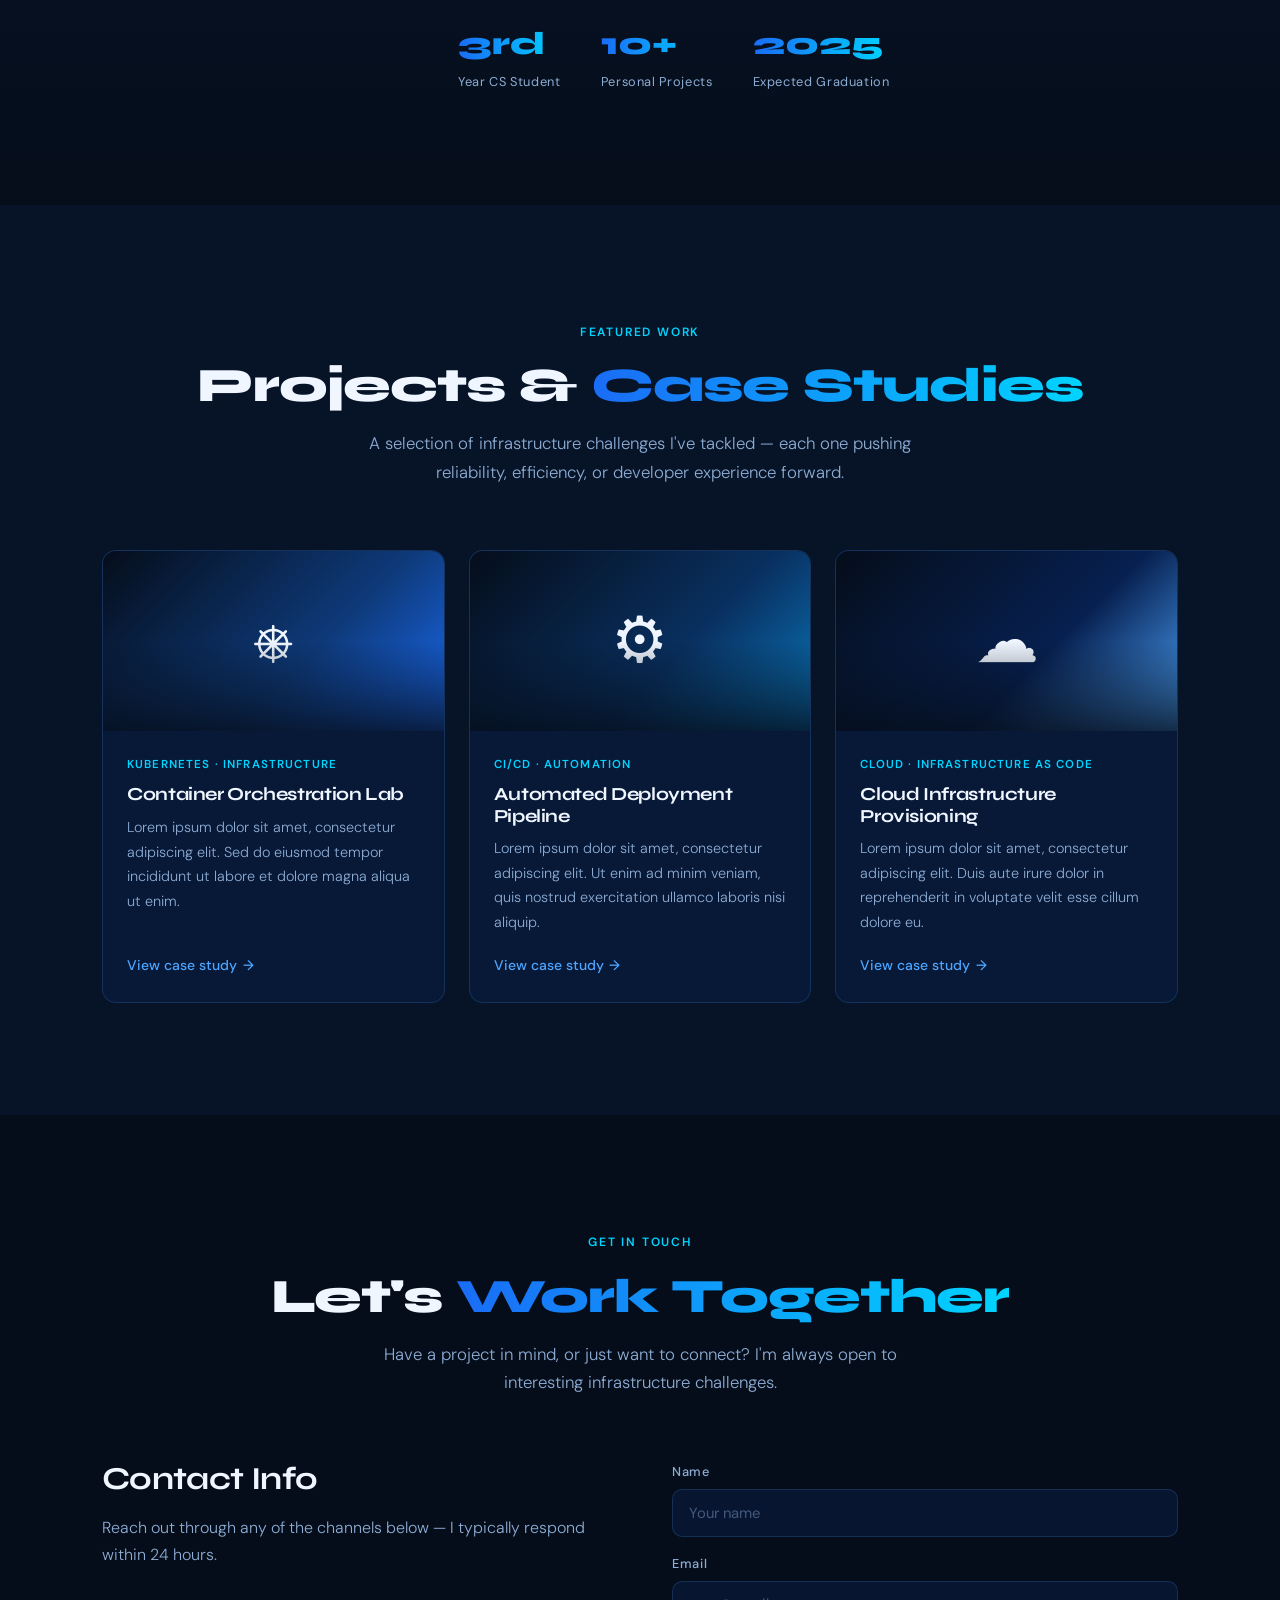
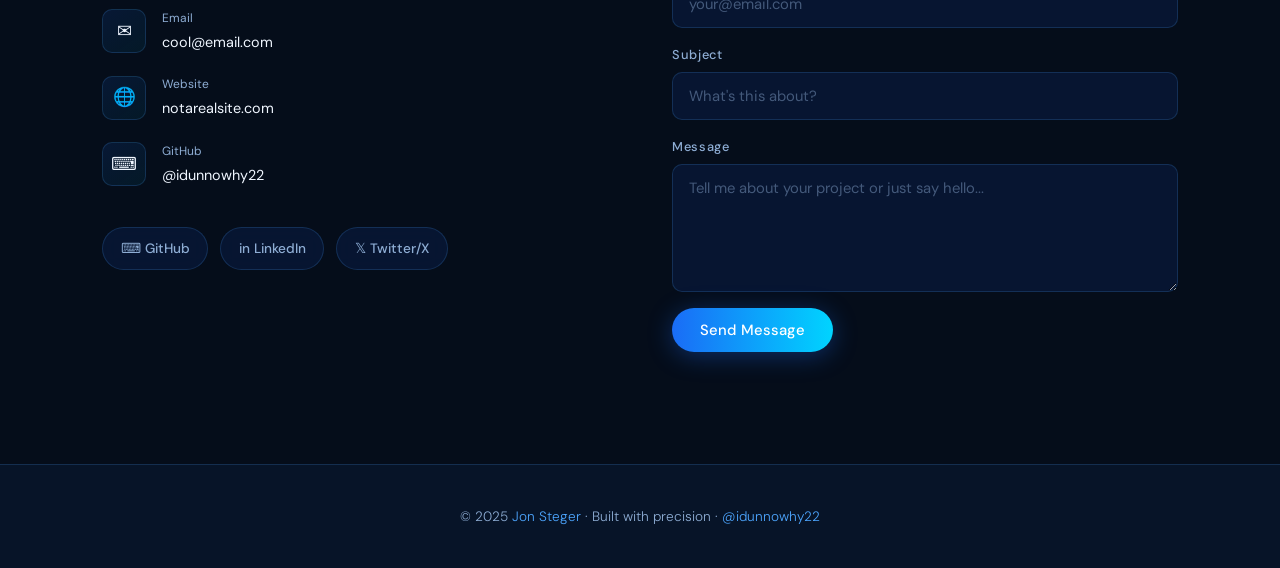
==== commit 0a93c4d5: "fixed scrolling title" ====
--- a/index.html
+++ b/index.html
@@ -60,8 +60,10 @@
       <div class="hero-inner">
         <div class="hero-eyebrow">Available for new opportunities</div>
         <h1>
-          <span class="gradient-text">Jon Steger</span><br/>
-          <span class="typewriter"></span><span style="opacity:0.4;color:var(--sky)">|</span>
+          <span class="gradient-text">Jon Steger</span>
+          <span class="typewriter-line">
+            <span class="typewriter"></span><span class="cursor">|</span>
+          </span>
         </h1>
         <p class="hero-subtitle">
           I build resilient cloud infrastructure, automate deployments at scale,
@@ -139,7 +141,7 @@
               <div class="stat-label">Personal Projects</div>
             </div>
             <div class="stat-item">
-              <div class="stat-num">2027</div>
+              <div class="stat-num">2025</div>
               <div class="stat-label">Expected Graduation</div>
             </div>
           </div>
--- a/styles.css
+++ b/styles.css
@@ -287,6 +287,32 @@
   color: var(--sky);
 }
 
+.hero h1 {
+  position: relative;
+  padding-bottom: 1.3em;
+}
+
+.typewriter-line {
+  position: absolute;
+  left: 0;
+  bottom: 0;
+  white-space: nowrap;
+  font-size: 1em;
+  line-height: 1.15;
+  color: var(--sky);
+}
+
+.cursor {
+  opacity: 0.4;
+  color: var(--sky);
+  animation: blink 1s step-end infinite;
+}
+
+@keyframes blink {
+  0%, 100% { opacity: 0.4; }
+  50%       { opacity: 0; }
+}
+
 .hero-subtitle {
   font-size: 1.2rem;
   color: var(--muted);
